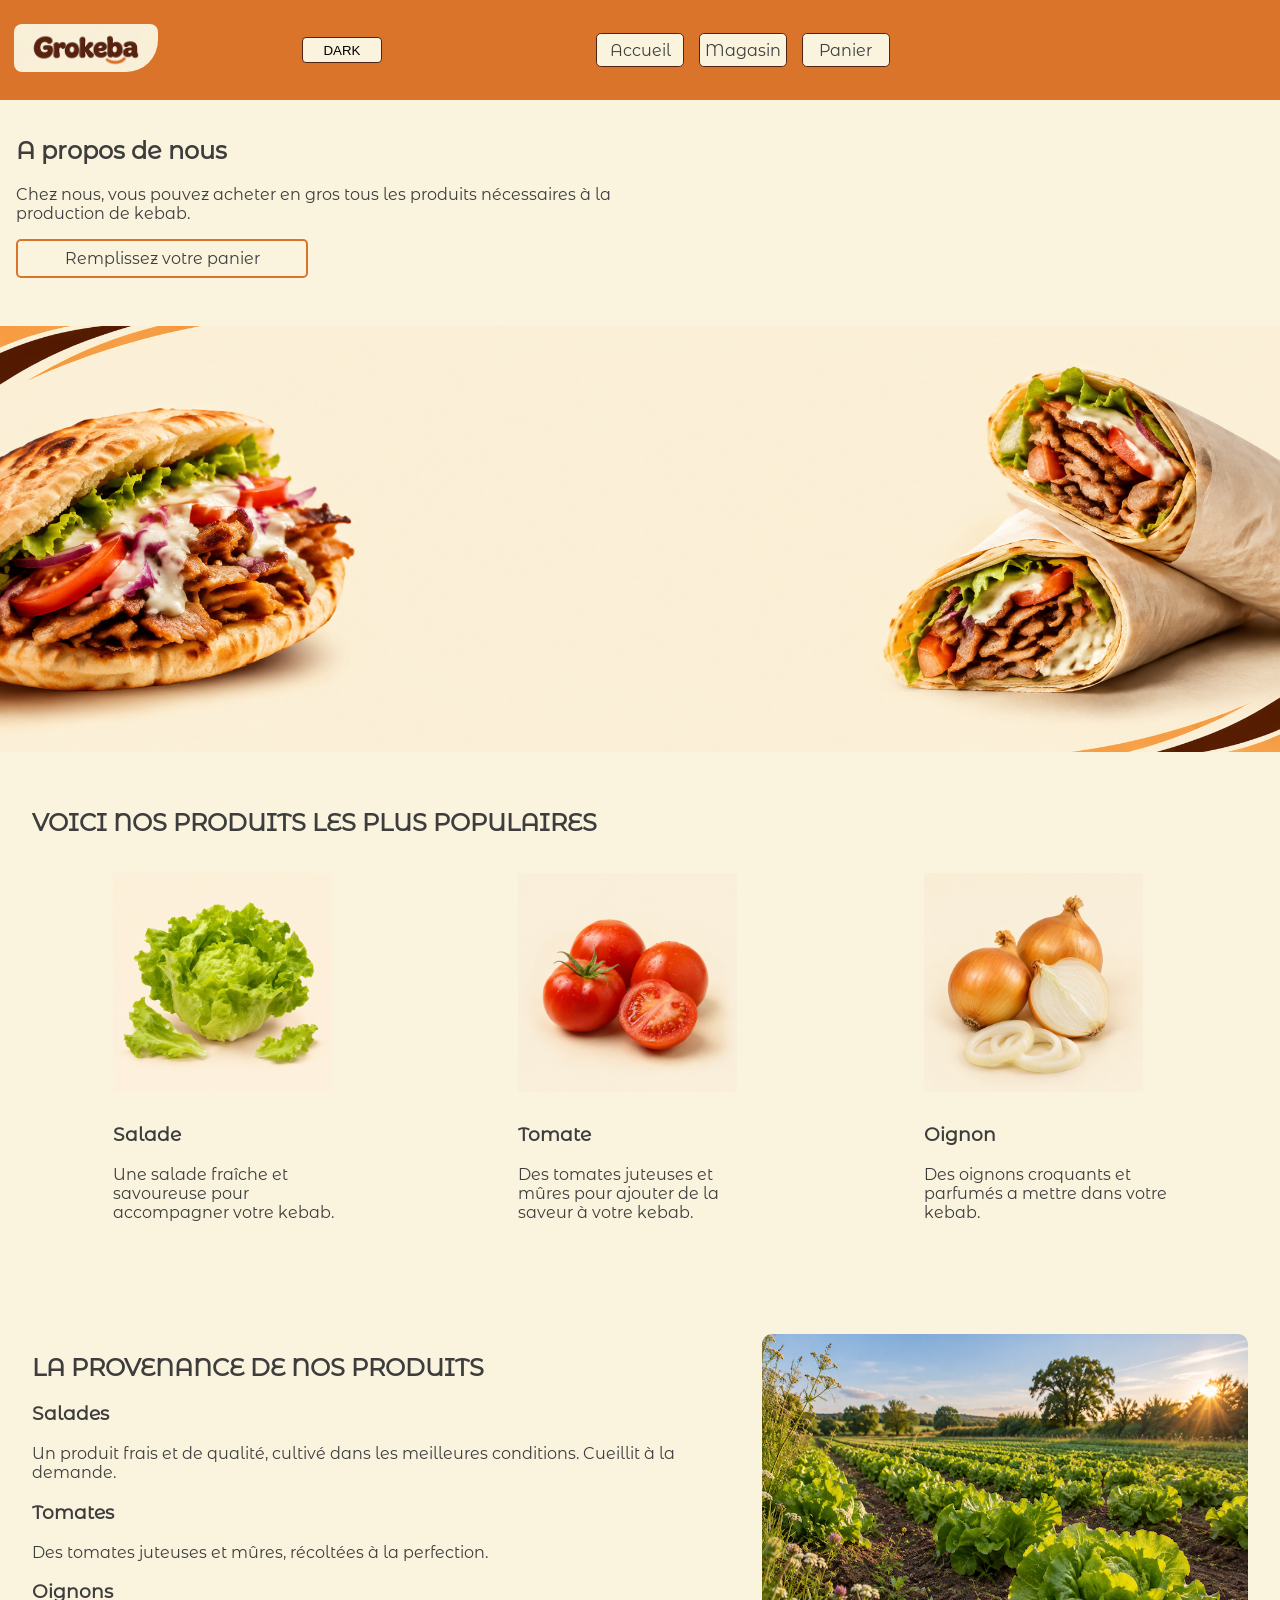
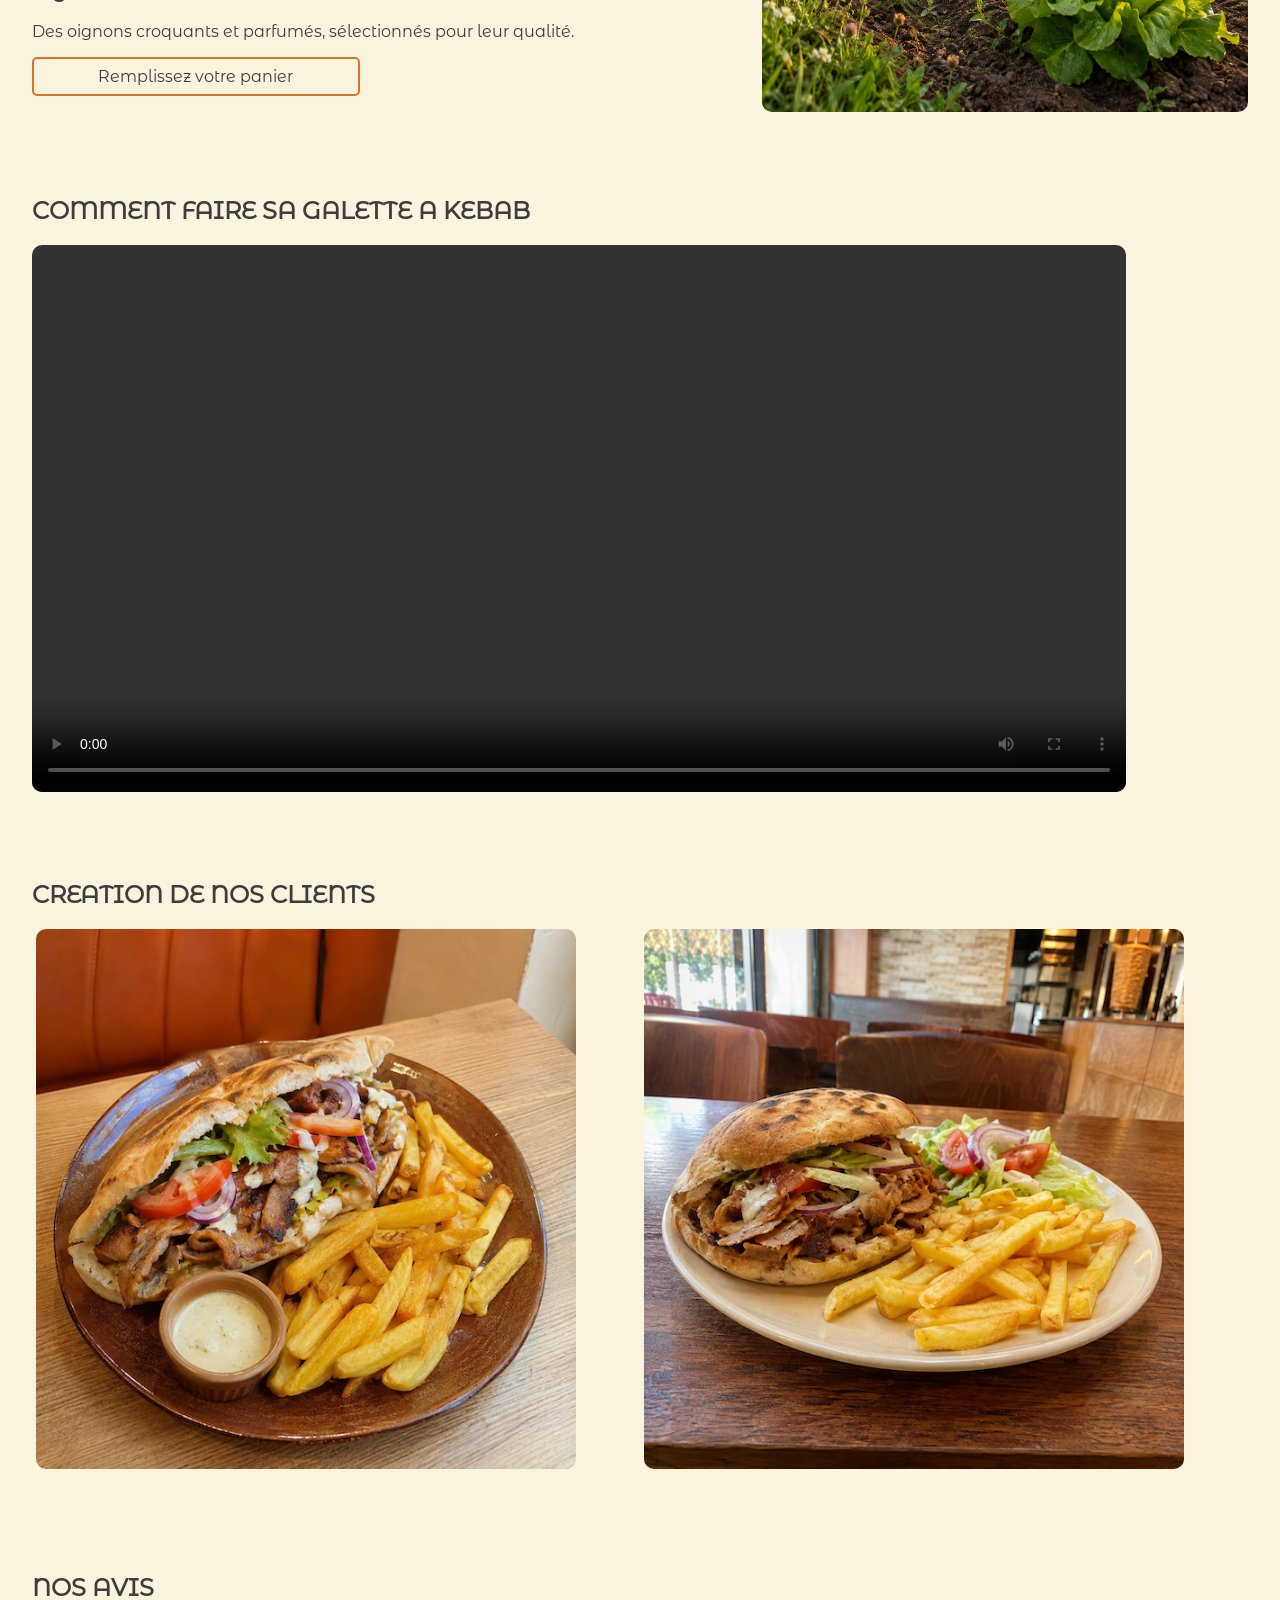
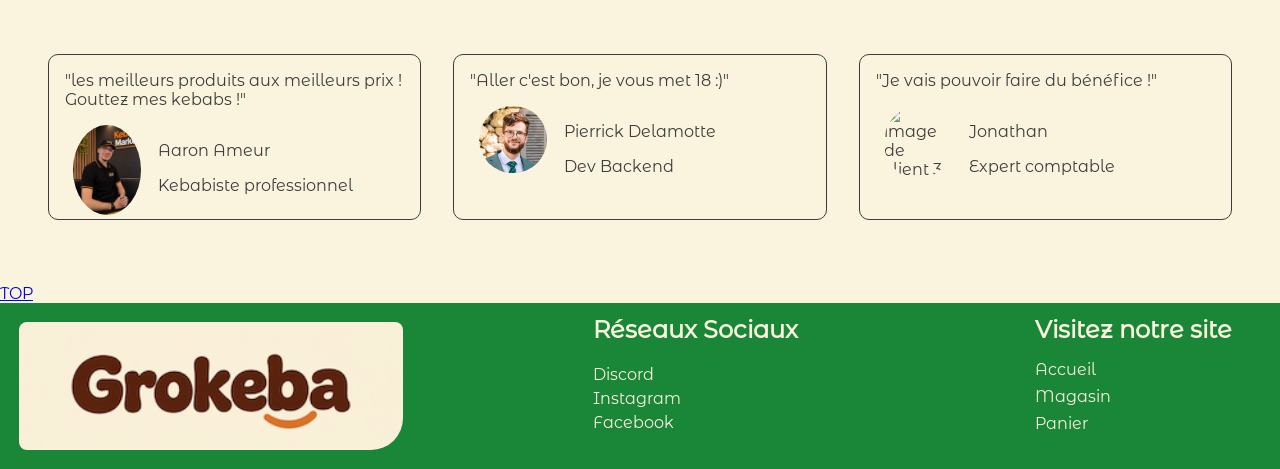
==== index.html @ 9331f32c "correctio W3C" ====
<!DOCTYPE html>
<html lang="fr">

    <head>
        <meta charset="utf-8">
        <title>grokeba</title>
        <meta name="viewport" content="width=device-width, initial-scale=1.0">
        <meta descri>
        <link rel="stylesheet" href="css/global.css">
        <link rel="stylesheet" href="css/index.css" id="indexCSS">
        <script src="js/index.js" defer></script>
        <script src="js/global.js" defer></script>
    </head>

    <body>
        <header id="header">
            <nav class="headerNav">
                <ul>
                    <li><a href="index.html"><img class="headerLogo" src="img/LogoGrokeba.webp" alt="Logo de Grokeba"></a></li>
                    <li><button type="button" class="buttonLightDark" id="buttonLightDarkIndex" aria-pressed="false">DARK</button></li>
                    <li class="headerNavli">
                        <ul class="headerNavul" id="headerNavulJS">
                            <li class="headerNavButton"><a href="index.html" class="headerNavButtonAccueil">Accueil</a></li>
                            <li class="headerNavButton"><a href="pages/Magasin.html" class="headerNavButtonMagasin">Magasin</a></li>
                            <li class="headerNavButton"><a href="pages/Panier.html" class="headerNavButtonPanier">Panier</a></li>
                        </ul>
                    </li>
                    <li><button type="button" id="headerMobButton">☰</button></li>
                </ul>
            </nav>
        </header>

        
        <section id="APropos">
            <h1>A propos de nous</h1>
            <p> Chez nous, vous pouvez acheter en gros tous les produits nécessaires à la production de kebab.</p>
            <a class="boutonPanier" href="pages/Magasin.html">Remplissez votre panier</a>
        </section>
        
        <img id="imgBanderole" src="img/BannièreGrokeba.webp" alt="banderole kebab a generer">
        
        <section id="produitsPopulaires">
            <h2>VOICI NOS PRODUITS LES PLUS POPULAIRES</h2>
            <ul id="flexProduits">
                <li class="produit">
                    <img class="produitImage" src="img/Salade.webp" alt="image de salade">
                    <h3>Salade</h3>
                    <p> Une salade fraîche et savoureuse pour accompagner votre kebab.</p>
                </li>
                <li class="produit">
                    <img class="produitImage" src="img/Tomates.webp" alt="image de tomate">
                    <h3>Tomate</h3>
                    <p> Des tomates juteuses et mûres pour ajouter de la saveur à votre kebab.</p>
                </li>
                <li class="produit">
                    <img class="produitImage" src="img/Oignons.webp" alt="image d'oignon">
                    <h3>Oignon</h3>
                    <p> Des oignons croquants et parfumés a mettre dans votre kebab.</p>
                </li>
            </ul>
        </section>

        <section id="provenanceProduits">
            <ul>
                <li class="provenance">
                    <h2>LA PROVENANCE DE NOS PRODUITS</h2>
                </li>
                <li class="provenance">
                    <h3>Salades</h3>
                    <p>Un produit frais et de qualité, cultivé dans les meilleures conditions. Cueillit à la demande.</p>
                </li>
                <li class="provenance">
                    <h3>Tomates</h3>
                    <p>Des tomates juteuses et mûres, récoltées à la perfection.</p>
                </li>
                <li class="provenance">
                    <h3>Oignons</h3>
                    <p>Des oignons croquants et parfumés, sélectionnés pour leur qualité.</p>
                </li>
                <li class="provenance">
                    <a class="boutonPanier" href="pages/Magasin.html">Remplissez votre panier</a>
                </li>
            </ul>
            <img id ="imgChampSalades" src="img/ChampSalades.webp" alt="image de provenance des produits">
        </section>

        <section id = "video">
            <h2>COMMENT FAIRE SA GALETTE A KEBAB</h2>
            <video id = "vid" controls>
                <source src="video/galette_kebab.mp4" type="video/mp4">
                <track src="video/sous_titres.vtt" kind = "subtitles" srclang="Fr" label="FR">
                <p>La vidéo ne fonctionne pas...</p>
            </video>

        </section>

        <section id="creationClients">
            <h2>CREATION DE NOS CLIENTS</h2>
            <ul id="listeCreaClient">
                <li>
                    <img class="imgCreaClients" src="img/KebabV1.webp" alt="image de client 1">
                </li>
                <li>
                    <img class="imgCreaClients" src="img/KebabV2.webp" alt="image de client 2">
                </li>
            </ul>
        </section>

        <section id="avisClients">
            <h2>NOS AVIS</h2>
            <ul id = "listAvis">
                <li class = "avis">
                    <p>"les meilleurs produits aux meilleurs prix ! Gouttez mes kebabs !"</p>
                    <ul class = "imageTextAvis">
                        <li class = "imgAvisTaille">
                            <img class="imgAvis" src="img/AronKebabiste.webp" alt="image de client 1">
                        </li>
                        <li class = "textAvisTaille">
                            <ul class = "textAvis">
                                <li>
                                <p>Aaron Ameur</p>
                                </li>
                                <li>
                                <p>Kebabiste professionnel</p>
                                </li>
                            </ul>
                        </li>
                    </ul>
                </li>
                <li class = "avis">
                    <p>"Aller c'est bon, je vous met 18 :)"</p>
                    <ul class = "imageTextAvis">
                        <li class = "imgAvisTaille">
                            <img class="imgAvis" src="img/monsieursvp.webp" alt="image de client 2">
                        </li>
                        <li class = "textAvisTaille">
                            <ul class = "textAvis">
                                <li>
                                    <p>Pierrick Delamotte</p>
                                </li>
                                <li>
                                    <p>Dev Backend</p>
                                </li>
                            </ul>
                        </li>
                    </ul>
                </li>
                <li class = "avis">
                    <p>"Je vais pouvoir faire du bénéfice !"</p>
                    <ul class = "imageTextAvis">
                        <li class = "imgAvisTaille">
                            <img class="imgAvis" src="img/Jonathan.webp" alt="image de client 3">
                        </li>
                        <li class = "textAvisTaille">
                            <ul class = "textAvis">
                                <li>
                                    <p>Jonathan</p>
                                </li>
                                <li>
                                    <p>Expert comptable</p>
                                </li>
                            </ul>
                        </li>
                    </ul>
                </li>
            </ul>
        </section>
        <a id="top" href="#header">TOP</a>
        <footer>
            <img id="footerNavLogo" src="img/LogoGrokeba.webp" alt="Logo de grokeba">

            <div class="footerDivNav footerDivRS">
                <h2>Réseaux Sociaux</h2>
                <nav class="footerNavRS">
                    <ul>
                        <li id="discord"><a href="https://discord.gg/8NQf4CaFmV">Discord</a></li>
                        <li id="instagram"><a href="">Instagram</a></li>
                        <li id="facebook"><a href="">Facebook</a></li>
                    </ul>
                </nav>
            </div>
            
            <div class="footerDivNav footerDivSite">
                <h2>Visitez notre site</h2>
                <nav class="footerNavSite">
                    <ul>
                        <li><a href="index.html">Accueil</a></li>
                        <li><a href="pages/Magasin.html">Magasin</a></li>
                        <li><a href="pages/Panier.html">Panier</a></li>
                    </ul>
                </nav>
            </div>  
        </footer>
    </body>
</html>
---- css/global.css ----
@font-face {
    font-family: "fontNormal";
    src: url(../policeMontSerrat/MontserratAlternates-Regular.ttf);
}

header {
    top: 0;
    background-color: #DB742B;
    padding: 0.5rem;

    & li {
        list-style: none;
    }

    & ul > li {
        width: 50%;
    }

    & ul {
        width: 100%;
    }
}

body {
    margin: 0;
    color: #3D3D3D;
    background-color: #FAF3DD;
    font-family: fontNormal;
}

.headerLogo {
    border-top-left-radius: 0.5em;
    border-top-right-radius: 0.5em;
    border-bottom-left-radius: 0.5em;
    border-bottom-right-radius: 2em;
    margin-left: 2.5%;
    width: 9em;
    height: 3em;
}

.headerNav ul {
    display: flex;
    flex-direction: row;
    padding: 0;
    gap: 5%;
    
}

.buttonLightDark {
    width: 6em;
    height: 2em;
    background-color: #FAF3DD;
    border: 0.1em solid;
    border-radius: 0.3em;
    border-color: #502314;

    &:hover {
        border: 0.1rem solid;
        border-radius: 0.3em;
        border-color: #FAF3DD;
        background-color: #502314;  
        color: #FAF3DD;
    }
}

.headerNavButton {
    width: 6em;
    height: 2em;
    background-color: #FAF3DD;
    border: 0.1em solid;
    border-radius: 0.3em;
    border-color: #502314;
    & > a {
        display: flex;
        justify-content: center;
        align-items: center;
        height: 100%;
        text-decoration: none;
        color: #3D3D3D;
    }

    & > a:hover {
        color: #FAF3DD;
    }

    &:hover {
        
        border: 0.1rem solid;
        border-radius: 0.3em;
        border-color: #FAF3DD;
        background-color: #502314;
        
        
        
    }
}

.headerNavli {
    display: flex;
    align-items: center;
    padding-right: 5.5em;

    & > ul {
        height: 50%;
    }
}

.headerNav > ul {
    display: flex;
    align-items: center;
}

#headerMobButton {
    display: none;
}

@media (max-width: 415px) {

    .headerNavli {
        padding-right: 0;
    }
    #headerMobButton {
        display: block;
        margin-left: 1em;
        color: #FAF3DD;
        border: none;
        background: transparent;
        font-size: 3em;

        &:hover {
            color: #502314;
        }
    }
    
    .headerNavul {
        & > li {
            display: none;
        }
        display: none;
    }

    #headerNavulJS.open {
        background-color: #3D3D3D;
        padding: 3px 3px 3px 3px;
        margin-left: 1em;
        height: auto;
        display: flex;
        flex-direction: column;
        position: absolute;
        top: 15px;
        right: 55px;
        gap: 5px;
        width: auto;
        & > li {
            display: block;
            width: 6em;
        }
    }
}

footer {
    background-color: #198737;
    height: 10%;
    display: flex;
    flex-direction: row;
    align-items: flex-start;
    justify-content: space-between;
    flex-wrap: wrap;
    color: #FAF3DD;
}

#footerNavLogo {
    align-self: center;
    margin-top: 1.5%;
    margin-left: 1.5%;
    margin-bottom: 1.5%;
    border-top-left-radius: 0.5em;
    border-top-right-radius: 0.5em;
    border-bottom-left-radius: 0.5em;
    border-bottom-right-radius: 2em;
    width: 30%;
    height: 50%;
}

.footerDivNav {
    margin-left: 3em;
    margin-right: 3em;
    & h2 {
        margin-top: 0.50em;
        margin-bottom: 0.25em;
    }
}

.footerNavSite {
    & ul > li {
        margin-top: 0.5em;
        margin-bottom: 0.5em;
        & > a {
            color: #FAF3DD;
            text-decoration: none;
        }
        & > a:hover {
            color: #502314;
        }
    }
}

.footerNavRS {
    & li::after {
        display: inline-block;
        height: 1rem;
        width: 1rem;
    }
    & ul > li > a {
        color: #FAF3DD;
        text-decoration: none;
    }
    & ul > li > a:hover {
        color: #502314;

    }
}

#discord::after {
    content: "";
    display: inline-block;
    width: 1.5em;
    height: 1.5em;
    margin-left: 0.5em;
    vertical-align: bottom;

    background: url(../img/discord.png) center / contain no-repeat;
    
}
#instagram::after {
    content: "";
    display: inline-block;
    width: 1.5em;
    height: 1.5em;
    margin-left: 0.5em;
    vertical-align: bottom;
    background: url(../img/instagram.png) center / contain no-repeat;
}
#facebook::after {
    content: "";
    display: inline-block;
    width: 1.5em;
    height: 1.5em;
    margin-left: 0.5em;
    vertical-align: bottom;
    background: url(../img/facebook.png) center / contain no-repeat;
}
---- css/index.css ----
ul {
    list-style: none;
    padding: 0;
}

#APropos {
    width: auto;
    padding: 1em;
}

.boutonPanier {
    display: inline-block;
    padding: 0.5em 1em;
    border: 2px solid #DB742B;
    color: #3D3D3D;
    text-decoration: none;
    border-radius: 5px;
    width: 80%;
    text-align: center;
}

.boutonPanier:hover {
    background-color: #502314;
    color: #FAF3DD;
    border-color : #502314;
}

#imgBanderole {
    width: 100%;
    height: auto;
    margin-top: 2em;
}

#produitsPopulaires {
    display: flex;
    flex-wrap: wrap;
    flex-direction: column;
    padding: 2em;
}

#flexProduits {
    display: flex;
    flex-wrap: wrap;
    flex-direction: column;
    padding: 0;
    justify-content:space-between;
}

.produitImage {
    width: 90%;
    height: auto;
    margin-bottom: 0.5em;
    text-align: center;
}

#provenanceProduits {
    display: flex;
    flex-wrap: wrap;
    flex-direction: column;
    justify-content: space-between;
    padding: 2em;
}

.provenance { 
    width: 100%;
}

#imgChampSalades {
    width: 100%;
    margin-top: 1em;
    border-radius: 10px;
}

#creationClients {
    padding: 2em;
}

#listeCreaClient {
    display: flex;
    flex-wrap: wrap;
    flex-direction: column;
    justify-content: space-between;
}

.imgCreaClients {
    width: 90%;
    align-items: center;
    border-radius: 10px;
}

#avisClients{
    display: flex;
    flex-wrap: wrap;
    flex-direction: column;
    justify-content: space-between;
    padding: 2em;

}

.avis {
    border: 1px solid #3D3D3D;
    border-radius: 10px;
    margin-top: 1em;
    margin-bottom: 1em;   
    padding-left: 1em;
    padding-right: 1em;
}

.imageTextAvis{
    display: flex;
    flex-direction: row;
    justify-content: space-around;
}

.imgAvisTaille{
    width: 20%;
}

.textAvisTaille {
    width: 70%;
}

.imgAvis {
    width: 100%;
    border-radius: 100%;
}

#video {
    padding: 2em;
}

#vid {
    width: 90%;
    text-align: center;
    border-radius: 10px;
    width: 90%;
}

@media (min-width: 750px) {
    #APropos {
        width: 50%;
    }

    .boutonPanier {
        width: 40%;
    }
    
    #flexProduits {
        flex-direction: row;
        justify-content: space-around;
    }

    #produitsPopulaires {
    flex-direction: row;
    }

    .produit {
        width: 20%;
    }

    #provenanceProduits {
        flex-wrap: nowrap;
        flex-direction: row;
        justify-content: space-around;
    }

    #imgChampSalades {
        width: 40%;
        height: auto;
    }

    #listeCreaClient {
        flex-wrap: nowrap;
        flex-direction: row;
        justify-content: space-around;
    }

    .imgCreaClients {
        width: 90%;
    }

    #listAvis {
        display: flex;
        flex-direction: row;
        justify-content: space-around;
    }

    .avis {
        width: 30%;
        margin-left: 1em;
        margin-right: 1em;
    }
}
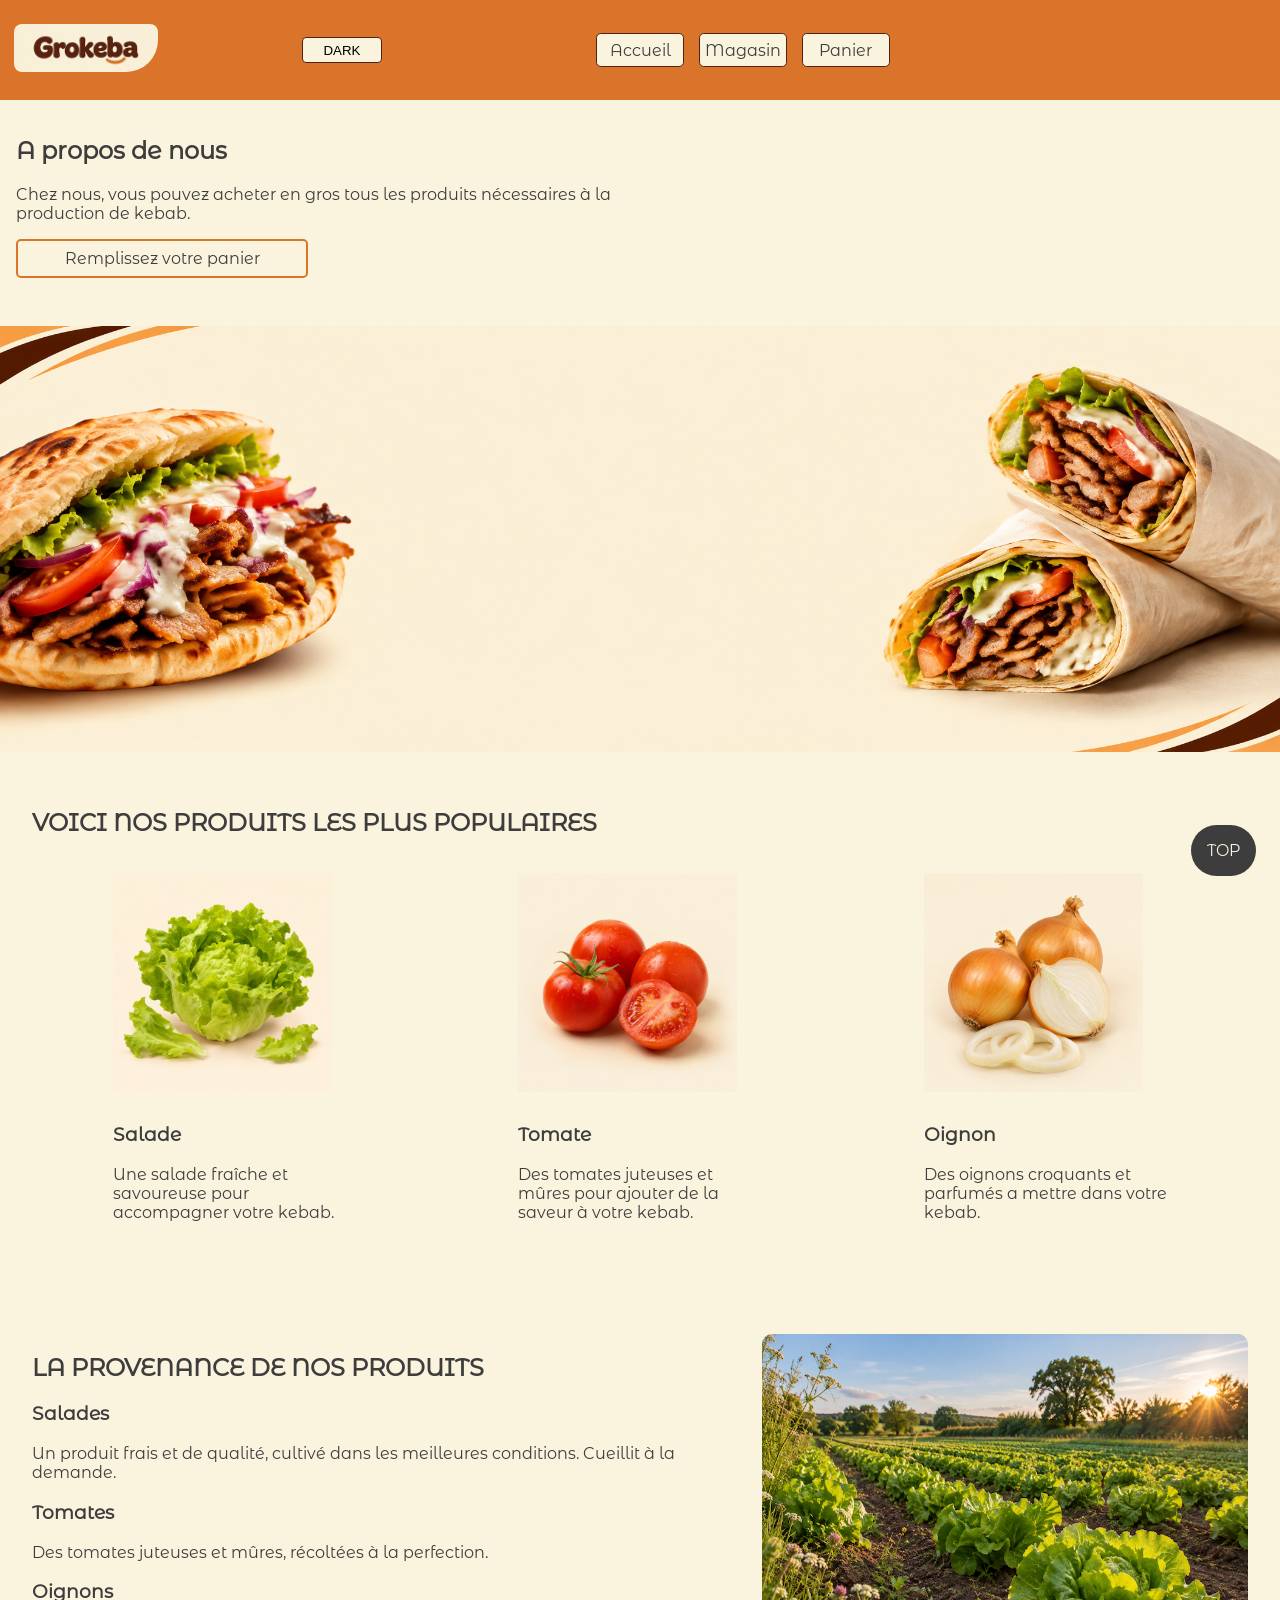
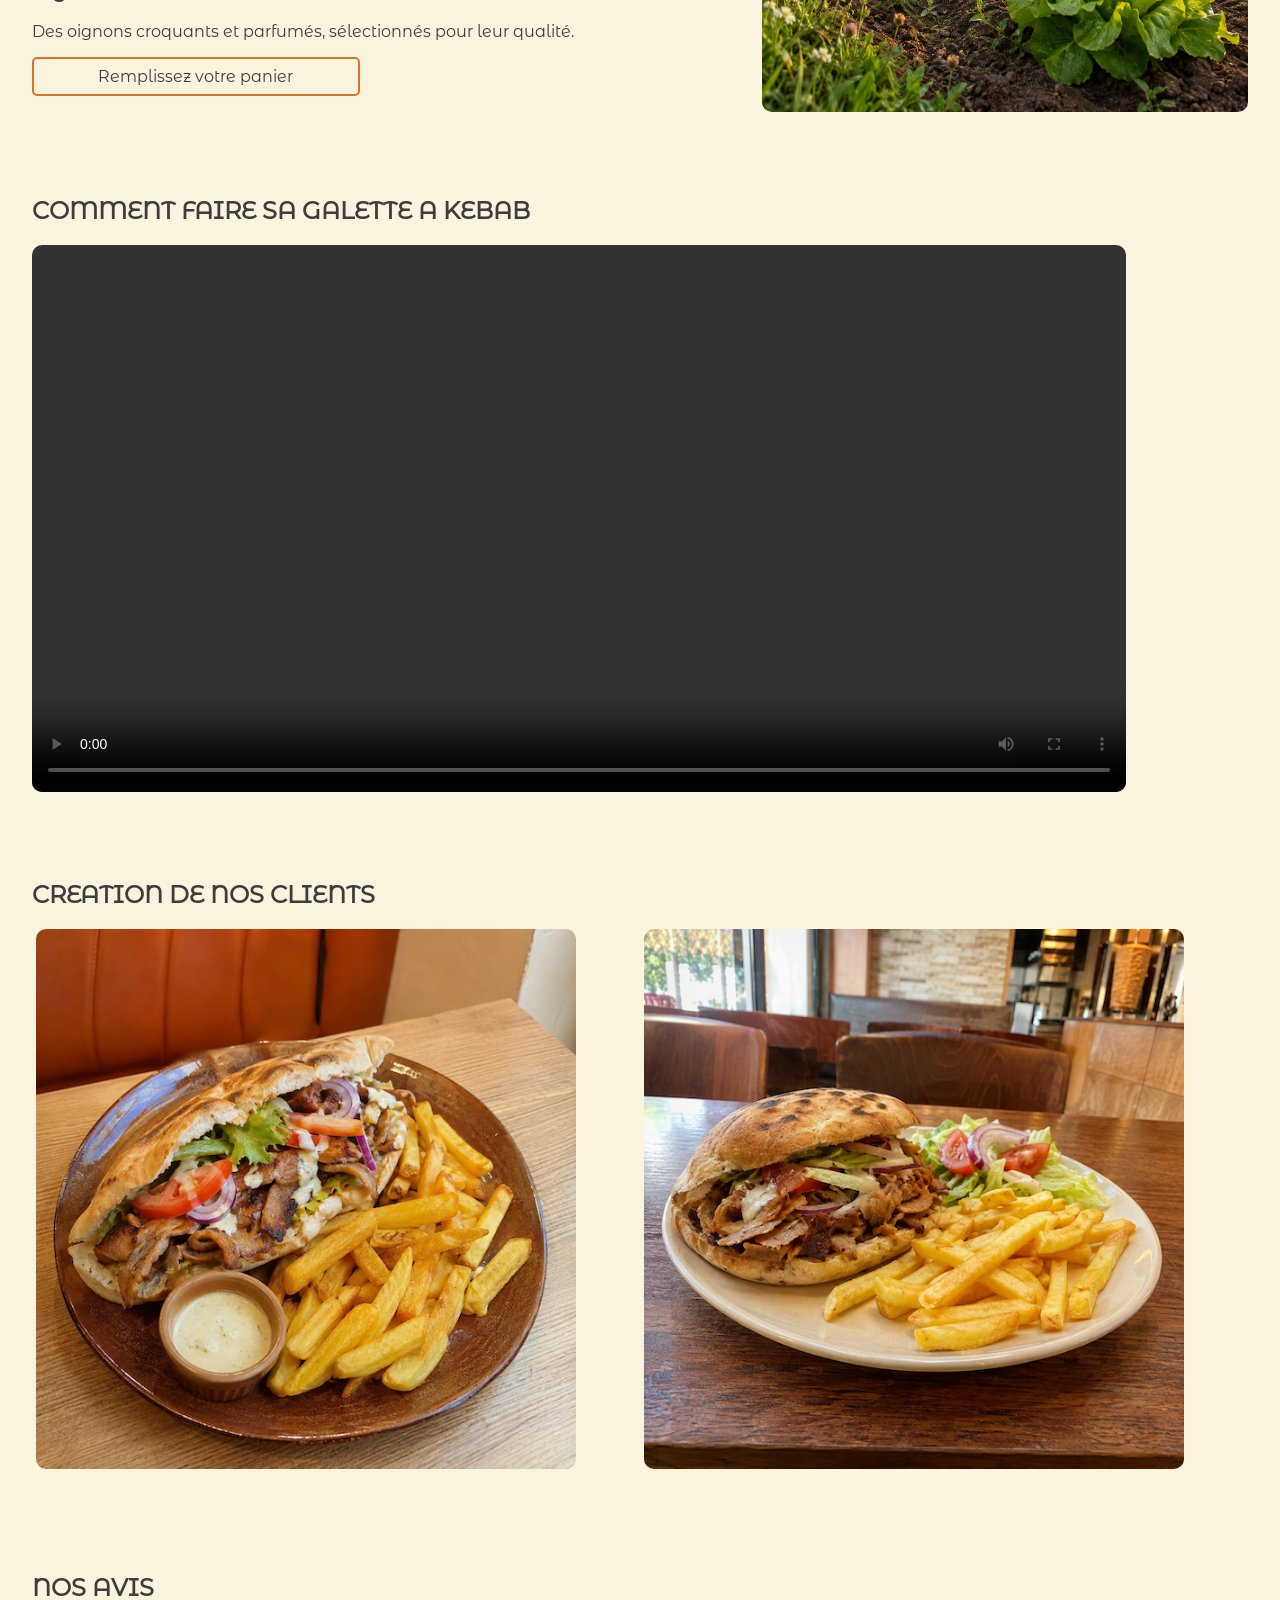
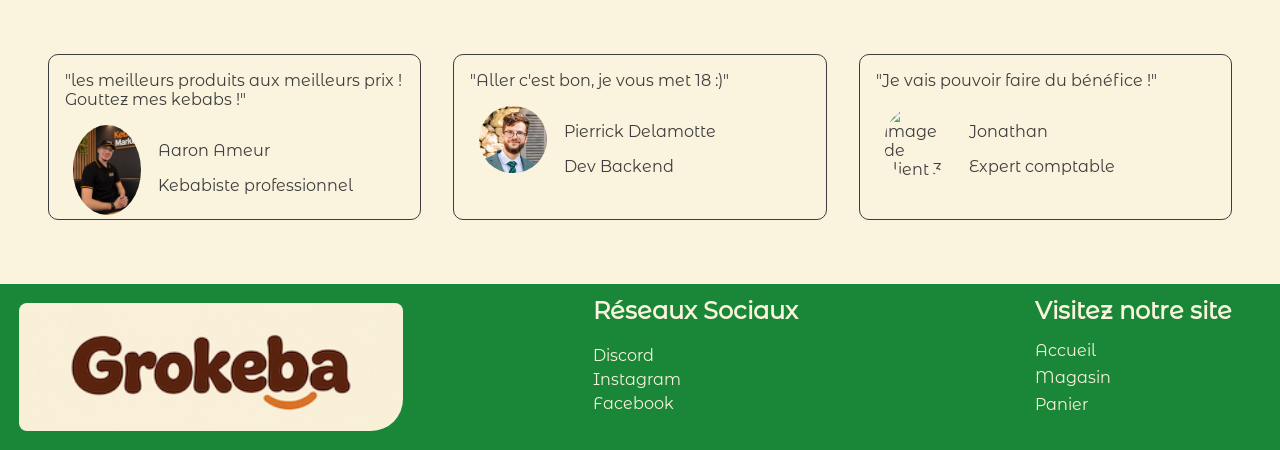
==== commit cebdd0b4: "Add favicon link to index.html" ====
--- a/index.html
+++ b/index.html
@@ -6,6 +6,7 @@
         <title>grokeba</title>
         <meta name="viewport" content="width=device-width, initial-scale=1.0">
         <meta descri>
+        <link rel="icon" href="/images/LogoGrokeba.webp" type="image/webp">
         <link rel="stylesheet" href="css/global.css">
         <link rel="stylesheet" href="css/index.css" id="indexCSS">
         <script src="js/index.js" defer></script>
--- a/css/index.css
+++ b/css/index.css
@@ -136,6 +136,21 @@
     width: 90%;
 }
 
+#top{
+    background-color: #3D3D3D;
+    color:#FAF3DD;
+    text-decoration: none;
+    position: fixed;
+    bottom: 24px;
+    right: 24px;
+    border-radius: 50px;
+    padding: 1em;
+}
+
+#top:hover{
+    background-color: #502314;
+}
+
 @media (min-width: 750px) {
     #APropos {
         width: 50%;
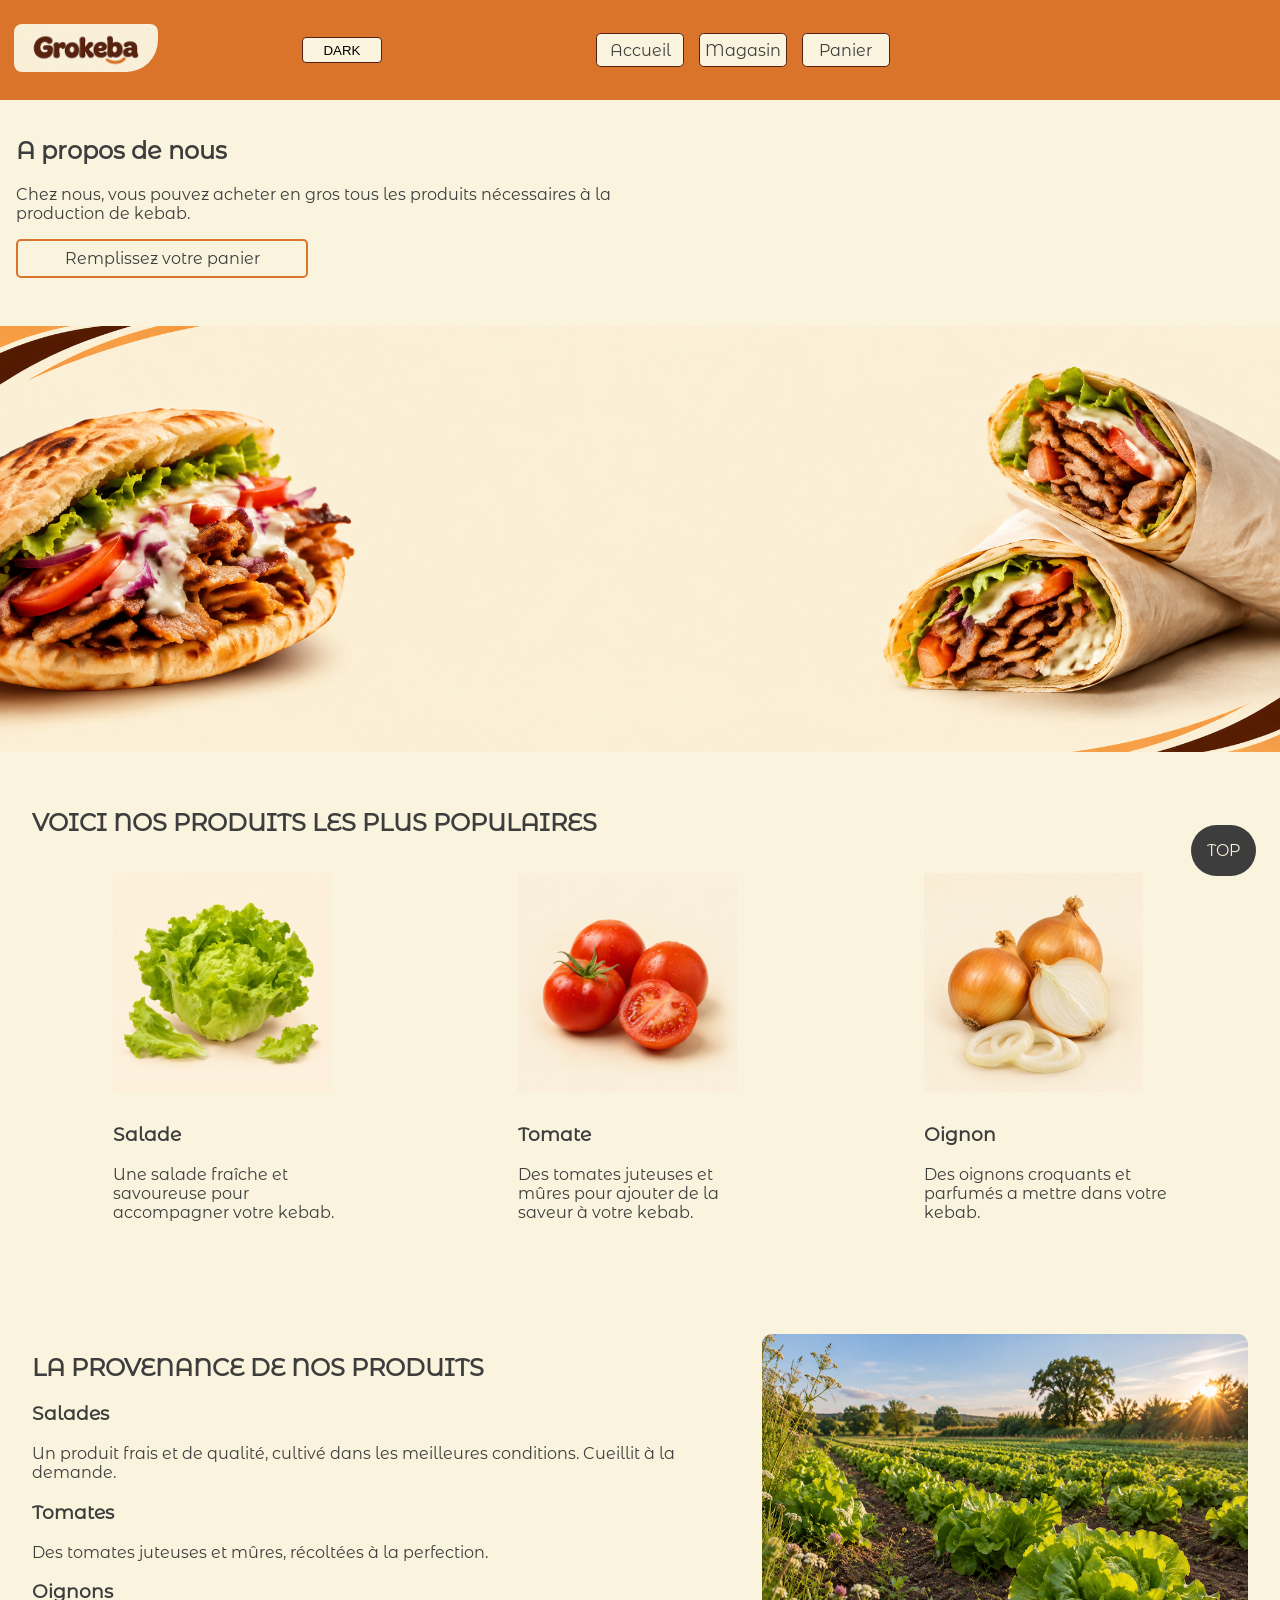
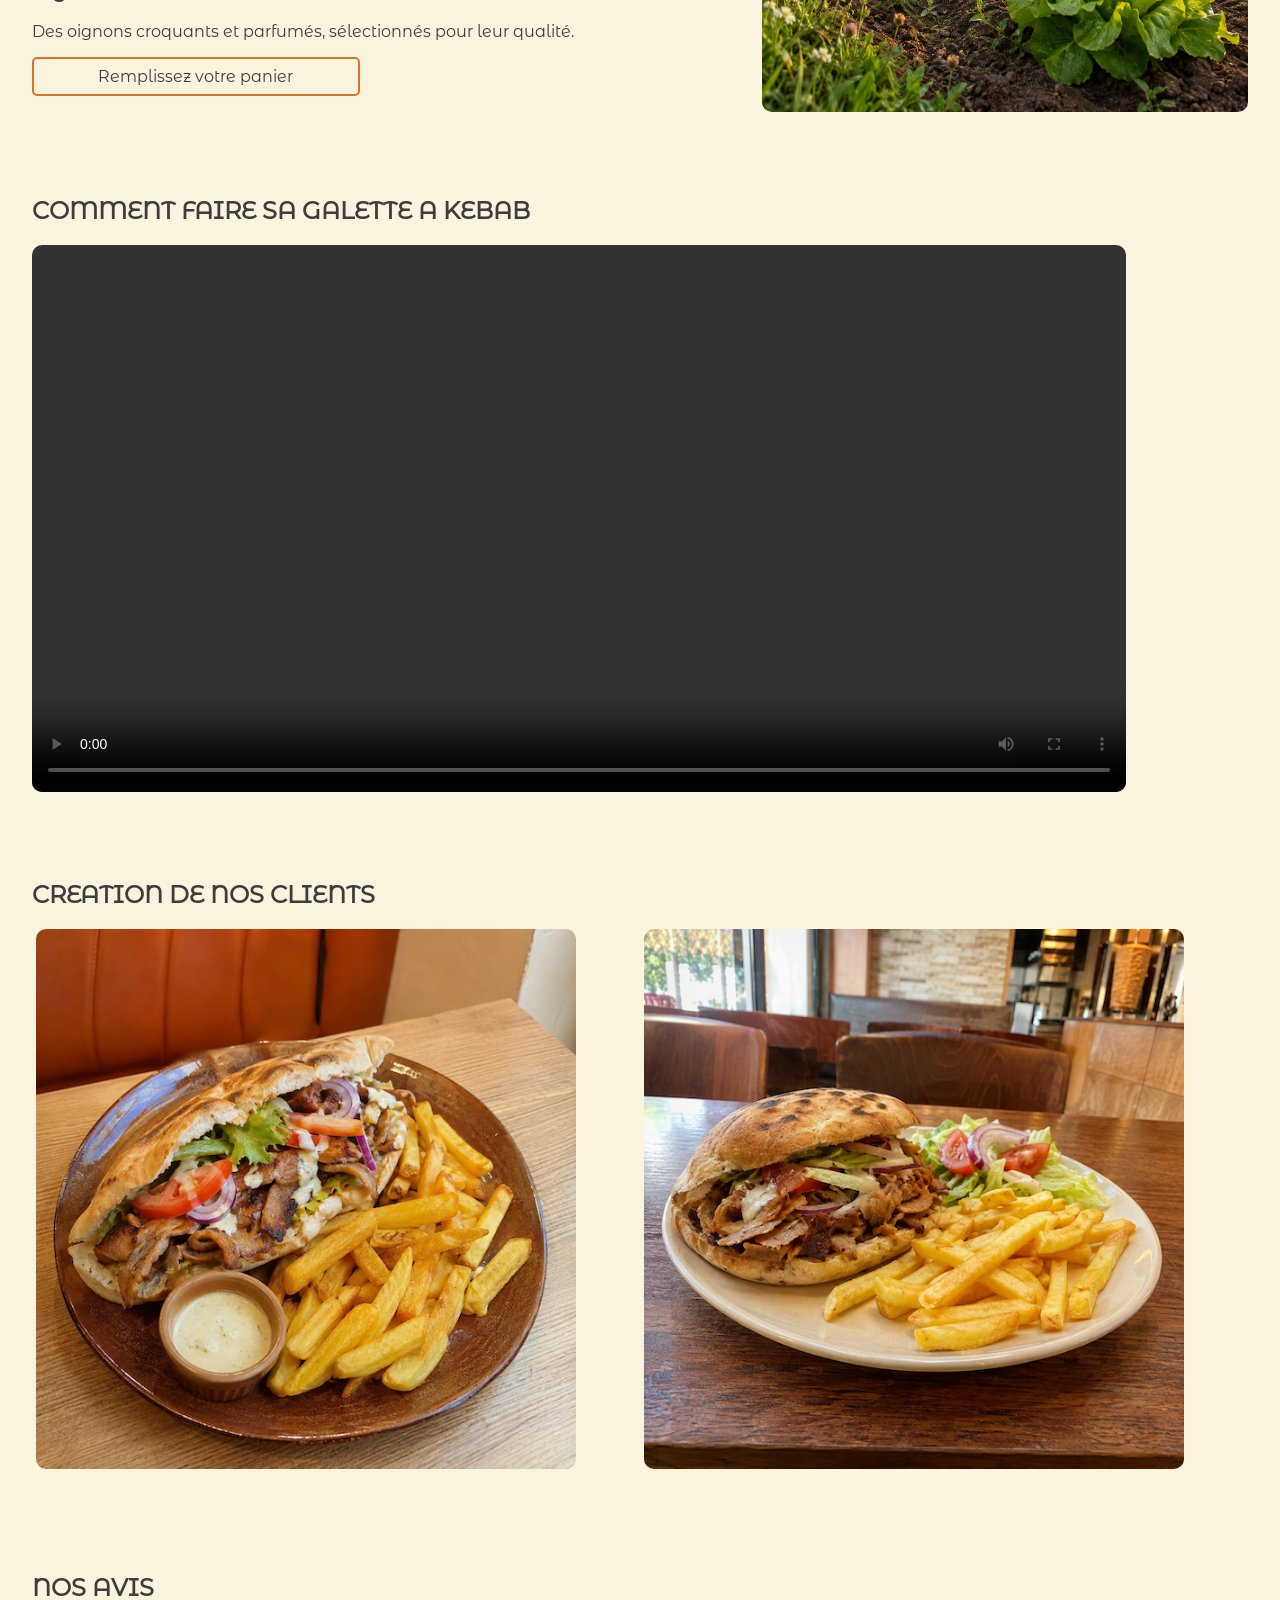
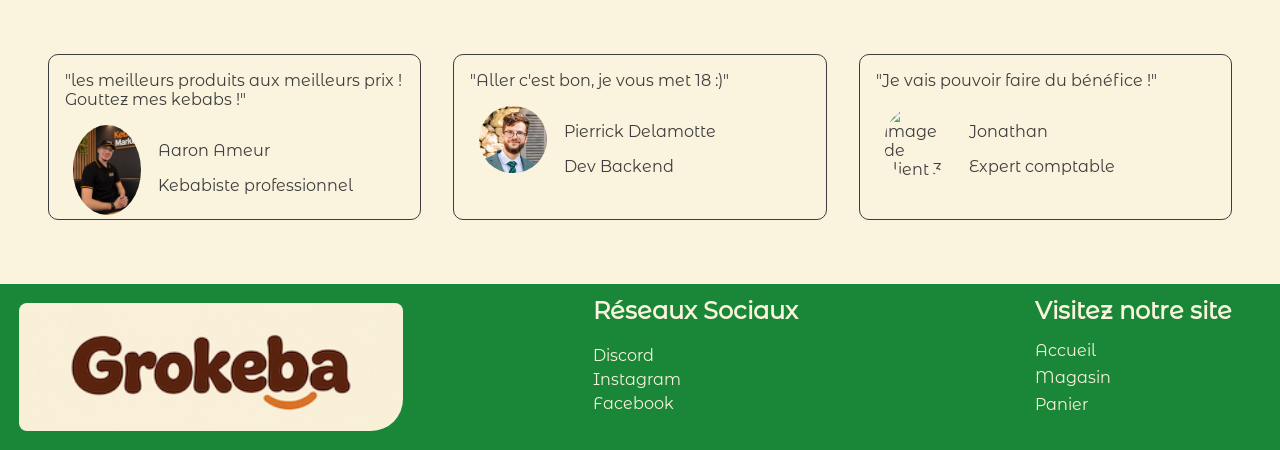
==== commit 65549ba2: "Update social media links in footer" ====
--- a/index.html
+++ b/index.html
@@ -5,7 +5,7 @@
         <meta charset="utf-8">
         <title>grokeba</title>
         <meta name="viewport" content="width=device-width, initial-scale=1.0">
-        <meta descri>
+        <meta name="description" content="Cette page html explique qui nous sommes, nos produits, nos clients. La page permet de naviguer vers d'autres pages du site grokeba">
         <link rel="icon" href="/images/LogoGrokeba.webp" type="image/webp">
         <link rel="stylesheet" href="css/global.css">
         <link rel="stylesheet" href="css/index.css" id="indexCSS">
@@ -175,8 +175,8 @@
                 <nav class="footerNavRS">
                     <ul>
                         <li id="discord"><a href="https://discord.gg/8NQf4CaFmV">Discord</a></li>
-                        <li id="instagram"><a href="">Instagram</a></li>
-                        <li id="facebook"><a href="">Facebook</a></li>
+                        <li id="instagram"><a href="https://fr.wikipedia.org/wiki/Instagram">Instagram</a></li>
+                        <li id="facebook"><a href="https://fr.wikipedia.org/wiki/Facebook">Facebook</a></li>
                     </ul>
                 </nav>
             </div>
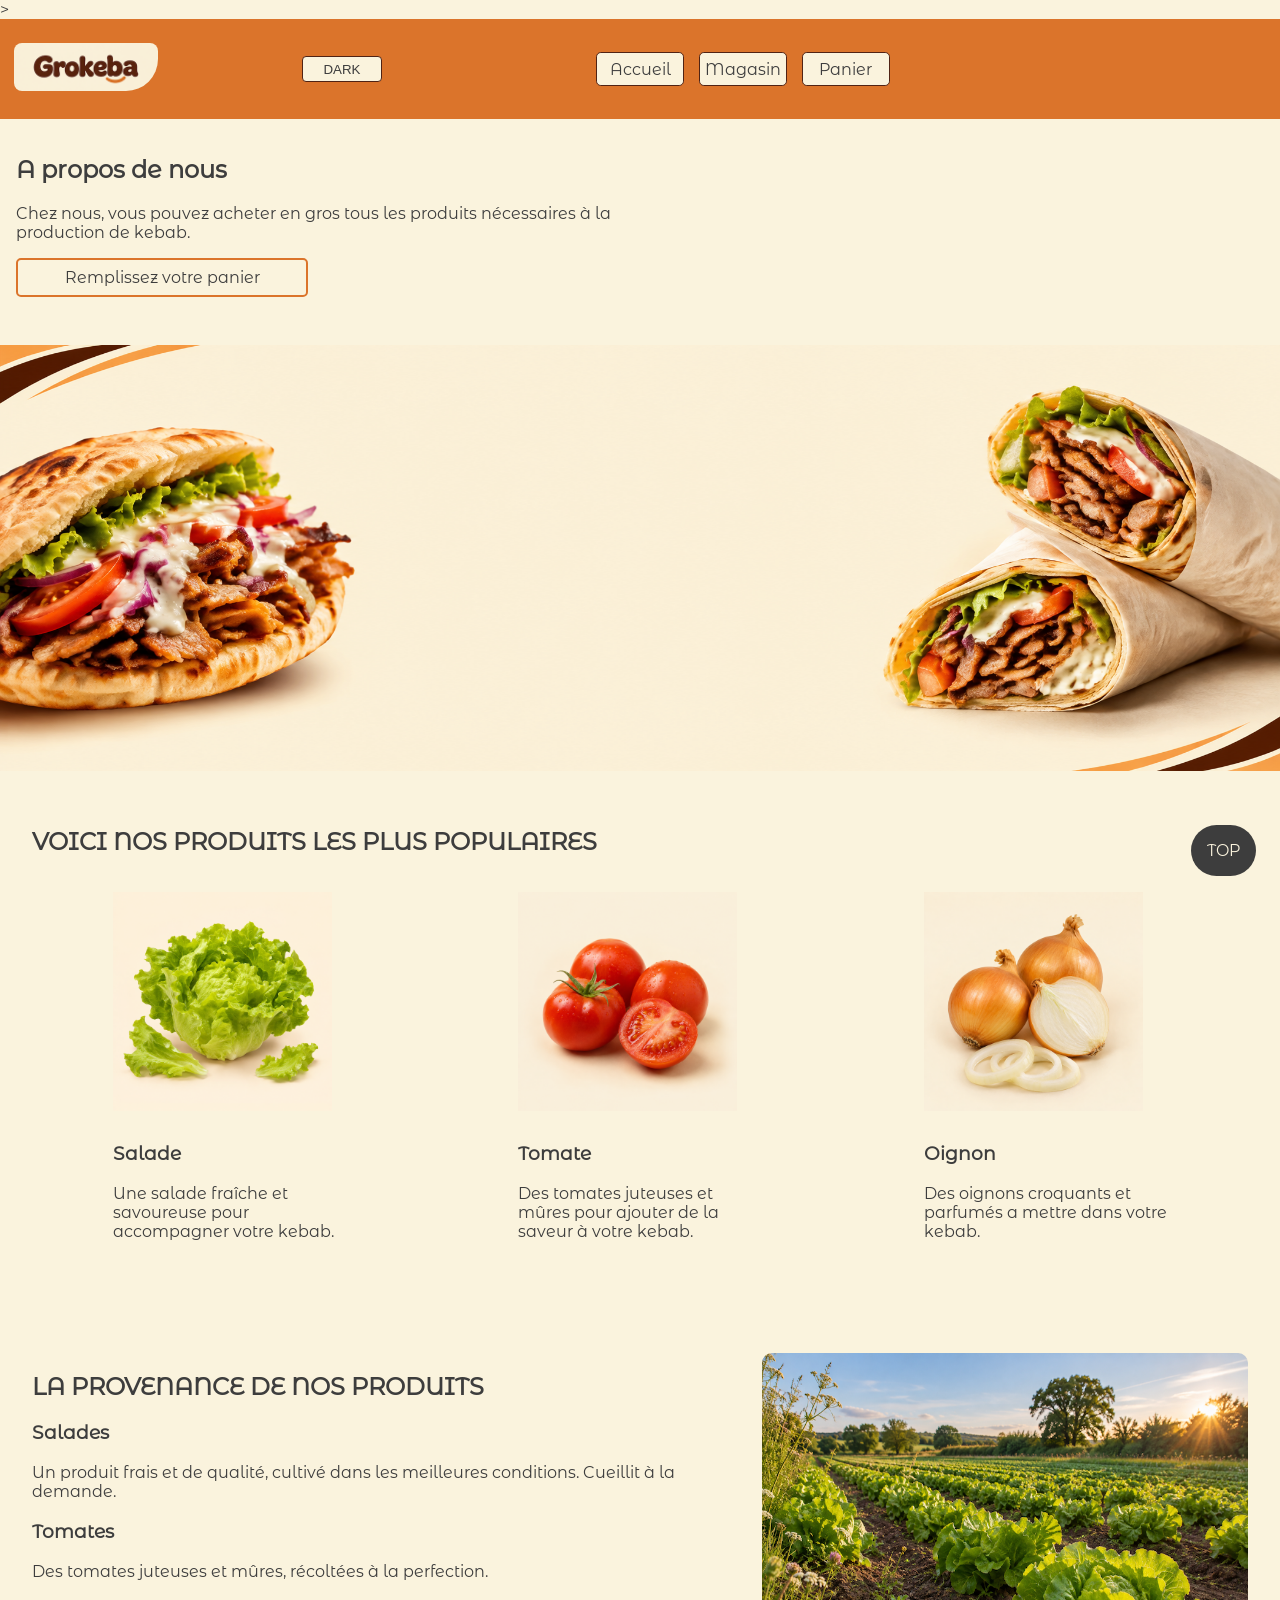
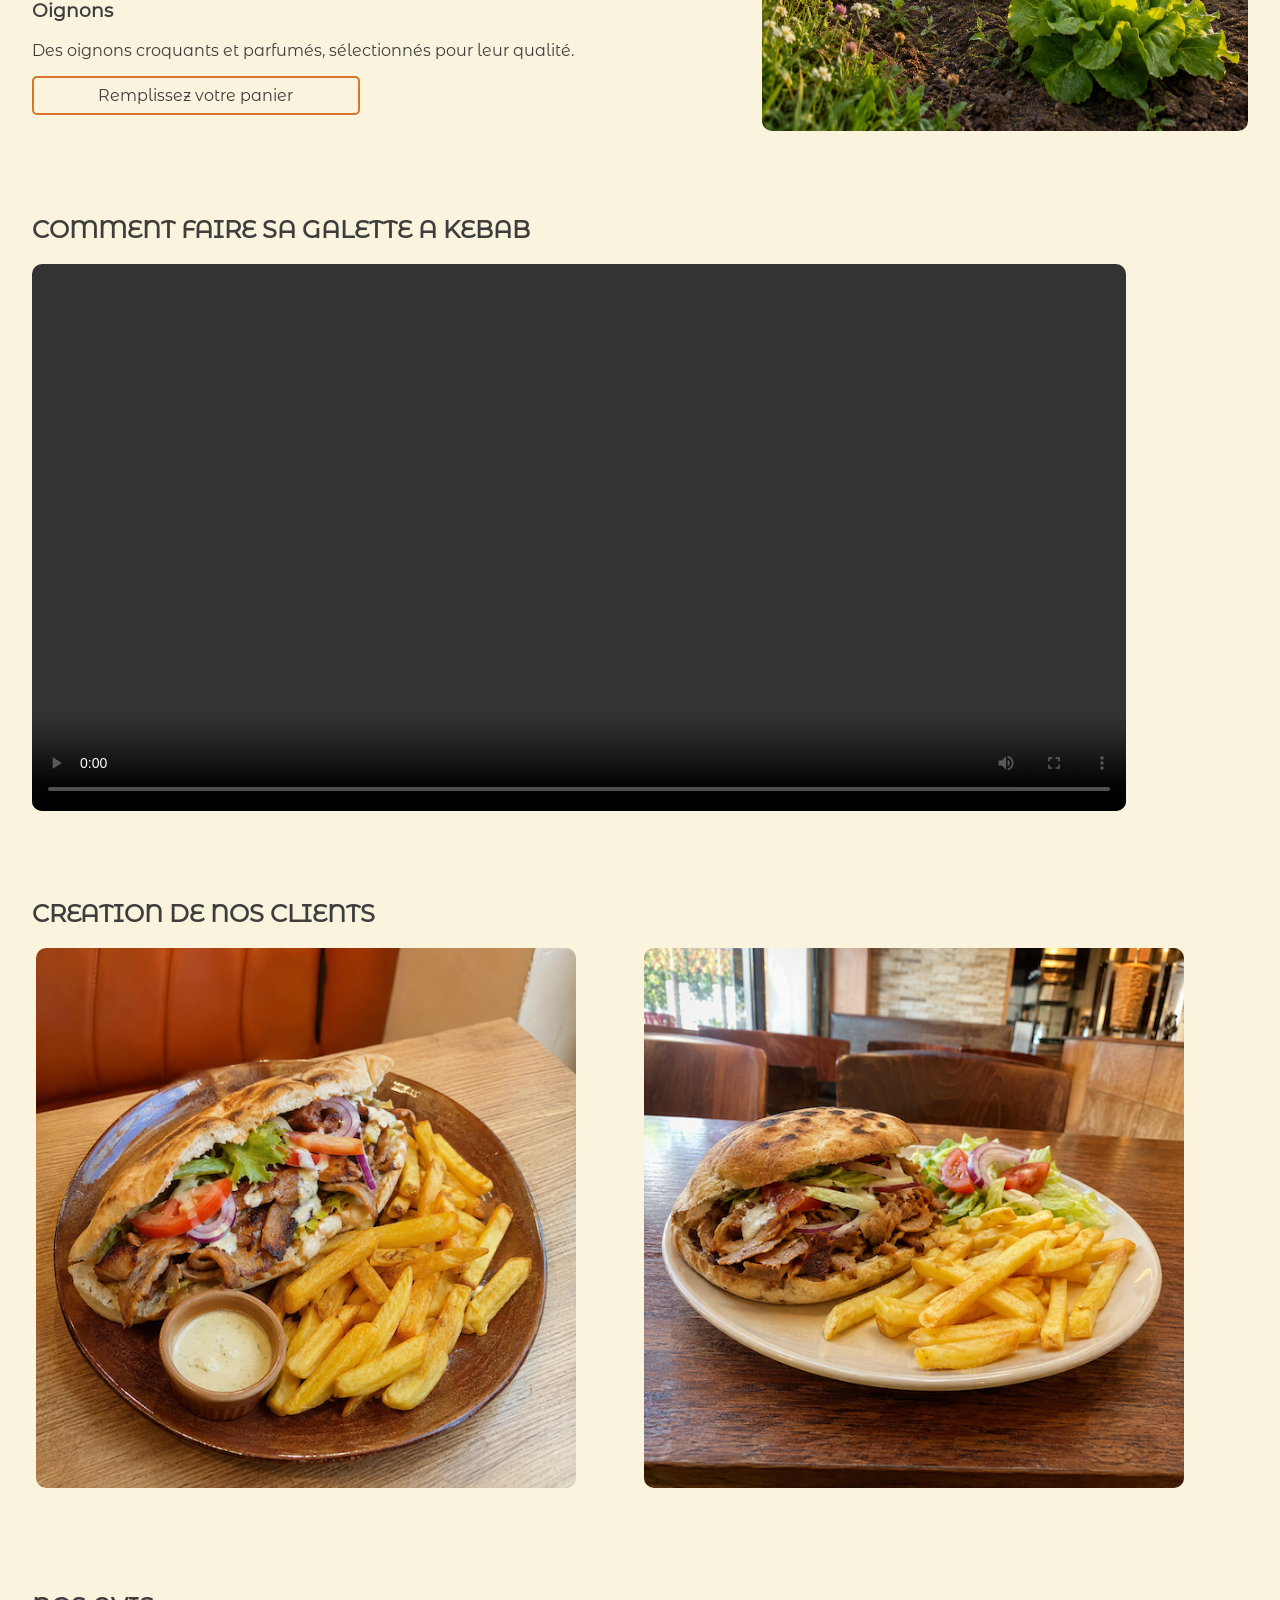
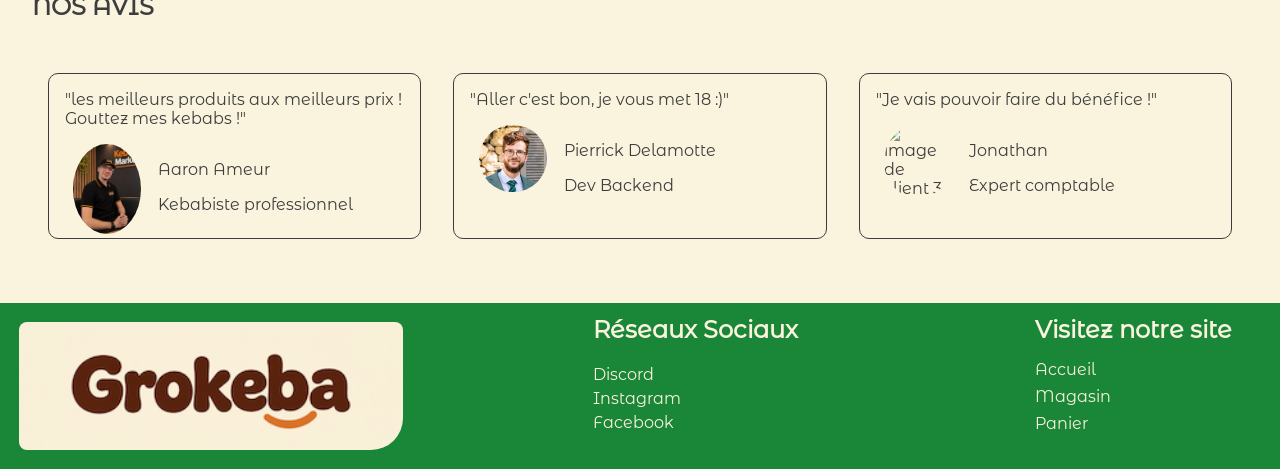
==== commit 3a10eb83: "mlkmlkmlk" ====
--- a/index.html
+++ b/index.html
@@ -14,11 +14,17 @@
     </head>
 
     <body>
+        <!-- Tout ce qui est du HEADER -->>
         <header id="header">
             <nav class="headerNav">
                 <ul>
+                    <!-- Logo qui fait partie de la nav pour retourner à l'index / accueil -->
                     <li><a href="index.html"><img class="headerLogo" src="img/LogoGrokeba.webp" alt="Logo de Grokeba"></a></li>
+                    
+                    <!-- Bouton pour changer de light à dark -->
                     <li><button type="button" class="buttonLightDark" id="buttonLightDarkIndex" aria-pressed="false">DARK</button></li>
+                    
+                    <!-- Tableau incluant toutes les pages du site (s'affiche uniquement sur ordi ou grand écran) -->
                     <li class="headerNavli">
                         <ul class="headerNavul" id="headerNavulJS">
                             <li class="headerNavButton"><a href="index.html" class="headerNavButtonAccueil">Accueil</a></li>
@@ -26,20 +32,27 @@
                             <li class="headerNavButton"><a href="pages/Panier.html" class="headerNavButtonPanier">Panier</a></li>
                         </ul>
                     </li>
+
+                    <!-- Bouton qui apparait sur petit écran / téléphone, pour afficher le menu des pages -->
                     <li><button type="button" id="headerMobButton">☰</button></li>
                 </ul>
             </nav>
         </header>
 
-        
+        <!-- Début du vrai contenu de la page index -->
+
         <section id="APropos">
+            <!-- Introduction de la page -->
             <h1>A propos de nous</h1>
             <p> Chez nous, vous pouvez acheter en gros tous les produits nécessaires à la production de kebab.</p>
+            
+            <!-- Bouton qui redirige vers le magasin -->
             <a class="boutonPanier" href="pages/Magasin.html">Remplissez votre panier</a>
         </section>
         
         <img id="imgBanderole" src="img/BannièreGrokeba.webp" alt="banderole kebab a generer">
         
+        <!-- Présentation de quelques produits du magasin -->
         <section id="produitsPopulaires">
             <h2>VOICI NOS PRODUITS LES PLUS POPULAIRES</h2>
             <ul id="flexProduits">
@@ -61,6 +74,7 @@
             </ul>
         </section>
 
+        <!-- Section présentant la provenance de nos produits -->
         <section id="provenanceProduits">
             <ul>
                 <li class="provenance">
@@ -85,6 +99,7 @@
             <img id ="imgChampSalades" src="img/ChampSalades.webp" alt="image de provenance des produits">
         </section>
 
+        <!-- Petite vidéo tuto galette -->
         <section id = "video">
             <h2>COMMENT FAIRE SA GALETTE A KEBAB</h2>
             <video id = "vid" controls>
@@ -95,6 +110,7 @@
 
         </section>
 
+        <!-- Photo d'exemple de réalisation de client -->
         <section id="creationClients">
             <h2>CREATION DE NOS CLIENTS</h2>
             <ul id="listeCreaClient">
@@ -107,6 +123,7 @@
             </ul>
         </section>
 
+        <!-- Section avis de la page  -->
         <section id="avisClients">
             <h2>NOS AVIS</h2>
             <ul id = "listAvis">
@@ -129,6 +146,8 @@
                     </ul>
                 </li>
                 <li class = "avis">
+
+                    <!-- SVP MONSIEUR -->
                     <p>"Aller c'est bon, je vous met 18 :)"</p>
                     <ul class = "imageTextAvis">
                         <li class = "imgAvisTaille">
@@ -166,11 +185,16 @@
                 </li>
             </ul>
         </section>
+
+        <!-- Bouton pour remonter en haut de la page -->
         <a id="top" href="#header">TOP</a>
+
+        <!-- Le footer de nos pages -->
         <footer>
             <img id="footerNavLogo" src="img/LogoGrokeba.webp" alt="Logo de grokeba">
 
             <div class="footerDivNav footerDivRS">
+                <!-- Partie réseaux sociaux -->
                 <h2>Réseaux Sociaux</h2>
                 <nav class="footerNavRS">
                     <ul>
@@ -182,6 +206,7 @@
             </div>
             
             <div class="footerDivNav footerDivSite">
+                <!-- Lien de navigation sur nos pages -->
                 <h2>Visitez notre site</h2>
                 <nav class="footerNavSite">
                     <ul>
--- a/css/global.css
+++ b/css/global.css
@@ -50,6 +50,7 @@
     width: 6em;
     height: 2em;
     background-color: #FAF3DD;
+    color: #3D3D3D;
     border: 0.1em solid;
     border-radius: 0.3em;
     border-color: #502314;
@@ -114,7 +115,7 @@
     display: none;
 }
 
-@media (max-width: 415px) {
+@media (max-width: 700px) {
 
     .headerNavli {
         padding-right: 0;
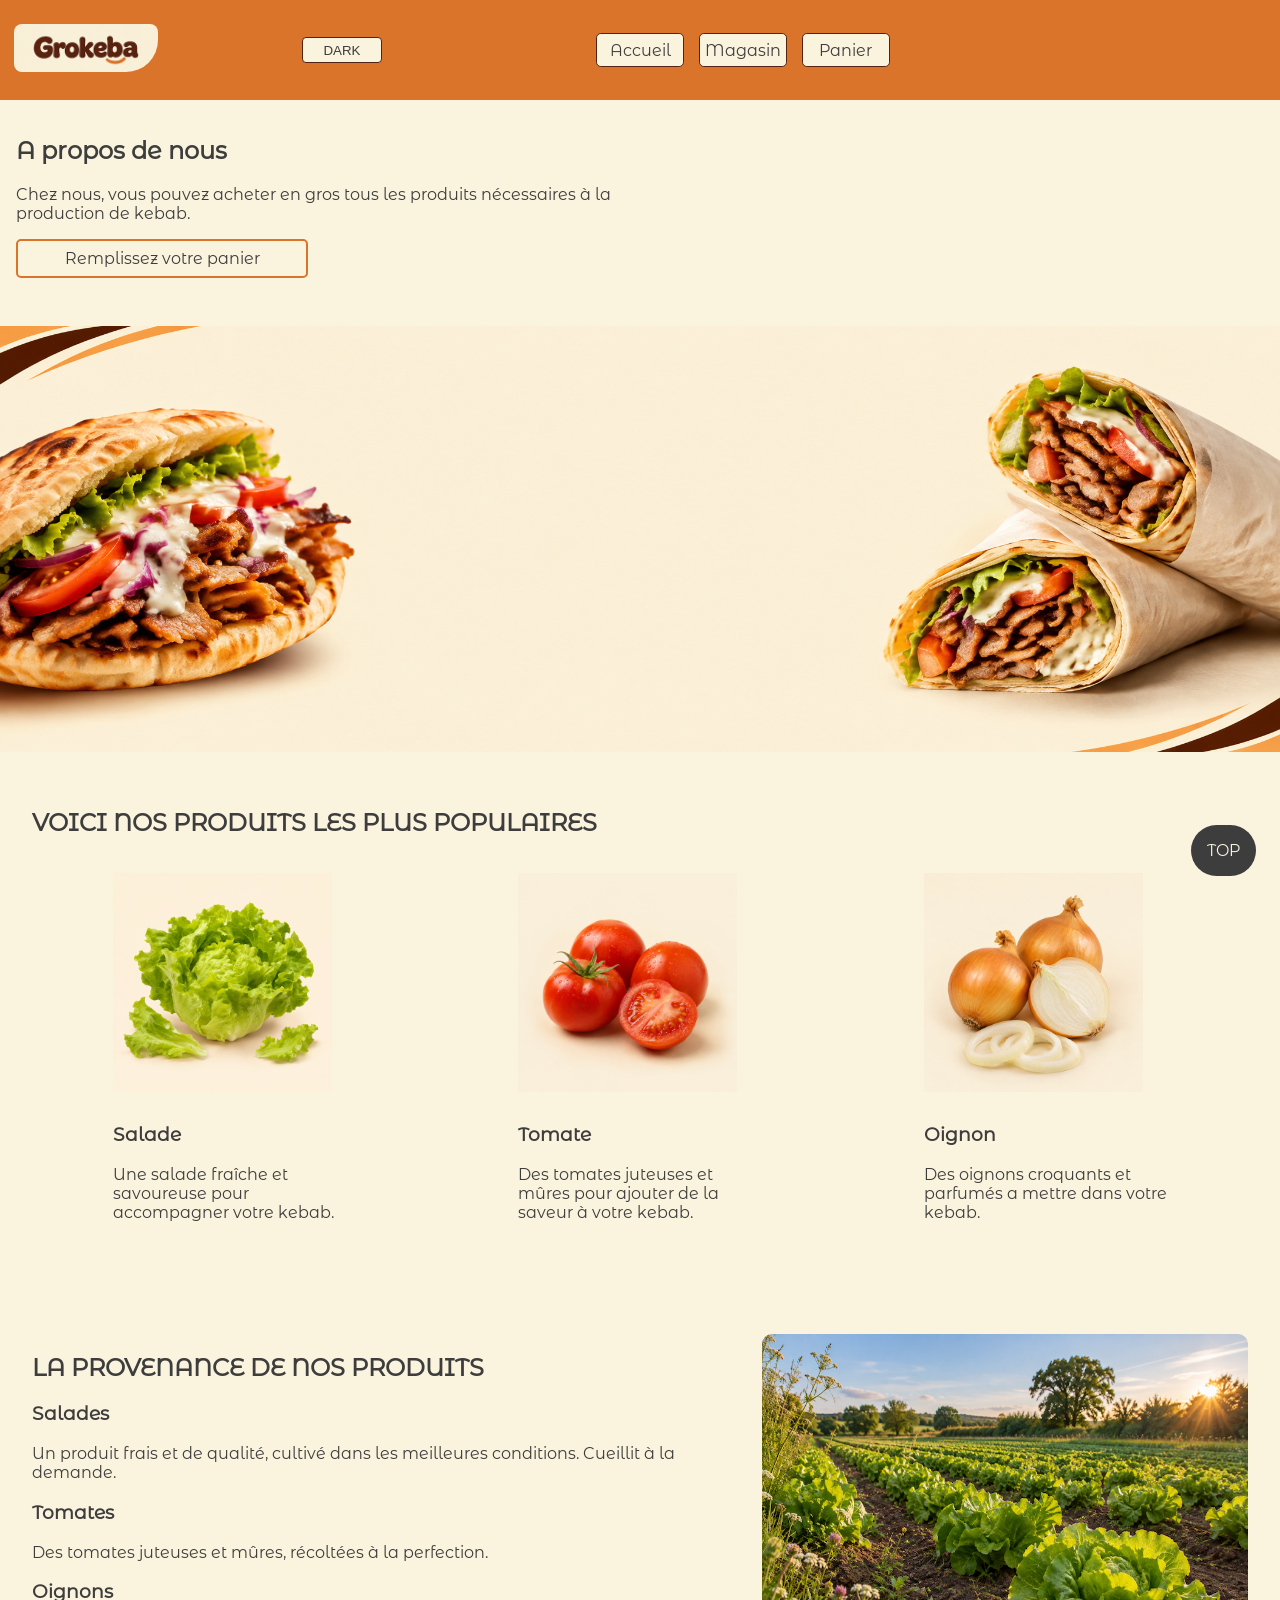
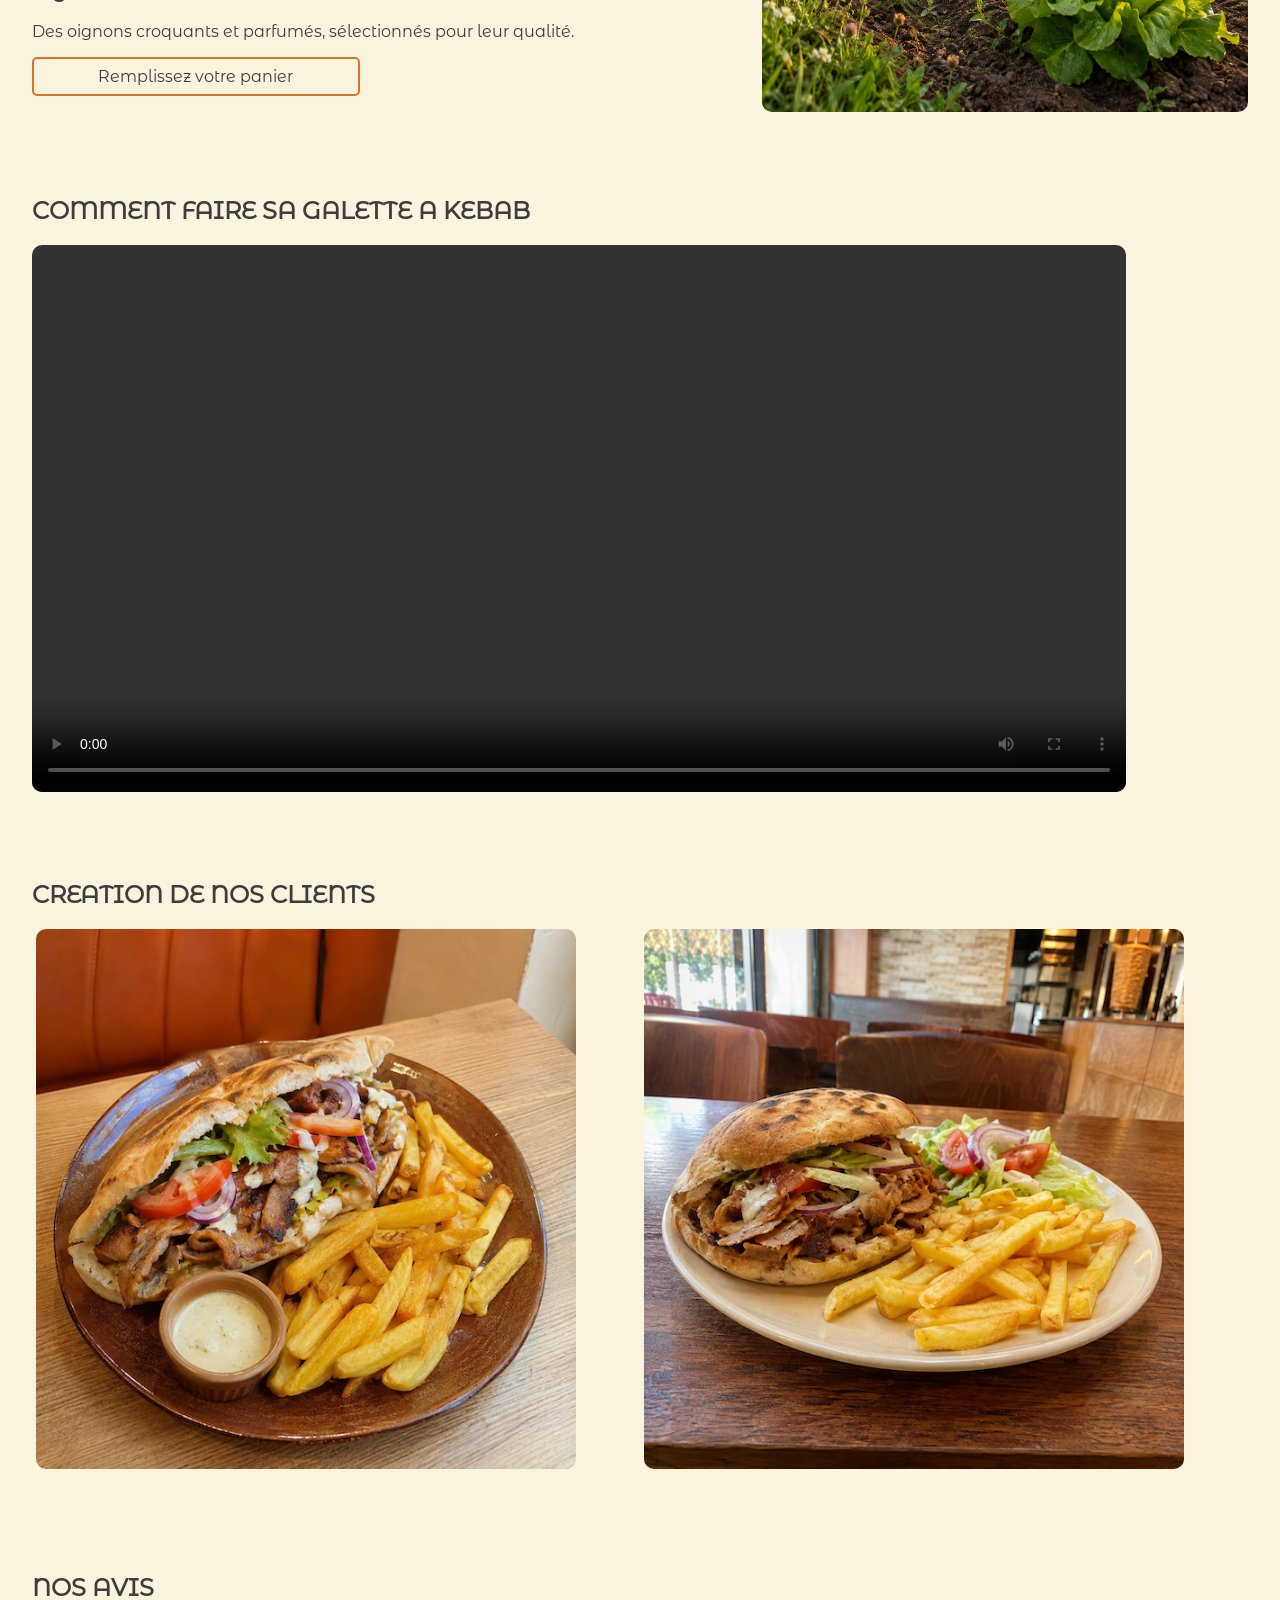
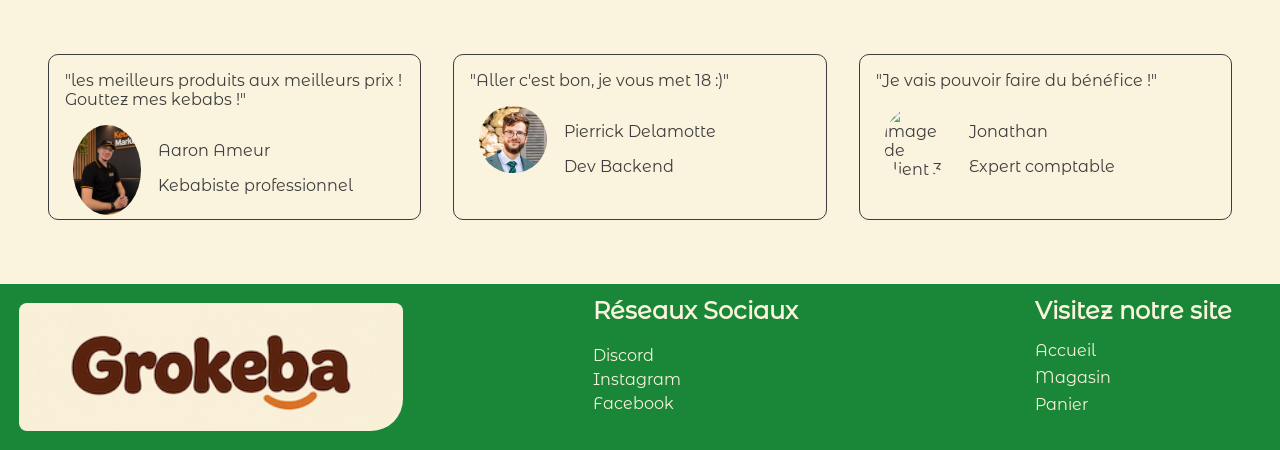
==== commit adb71d3c: "Update index.html" ====
--- a/index.html
+++ b/index.html
@@ -14,7 +14,7 @@
     </head>
 
     <body>
-        <!-- Tout ce qui est du HEADER -->>
+        <!-- Tout ce qui est du HEADER -->
         <header id="header">
             <nav class="headerNav">
                 <ul>
